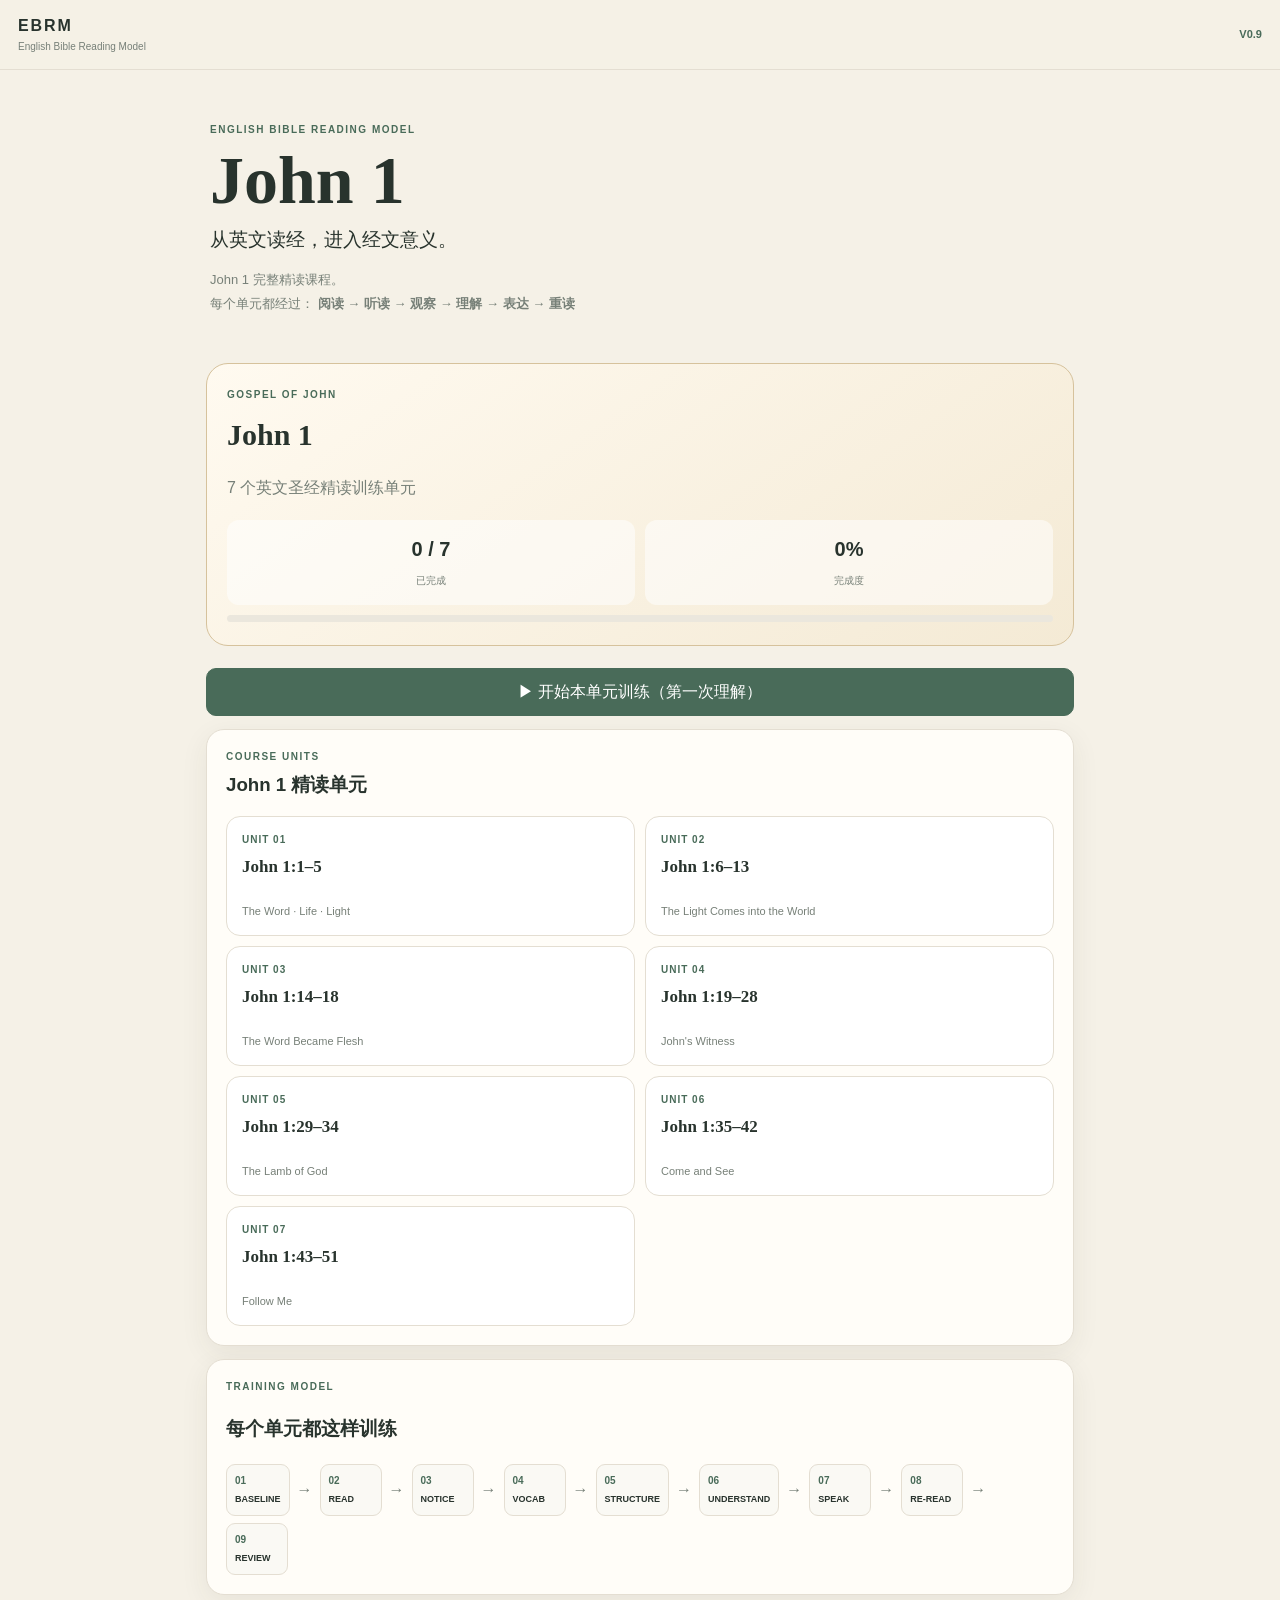
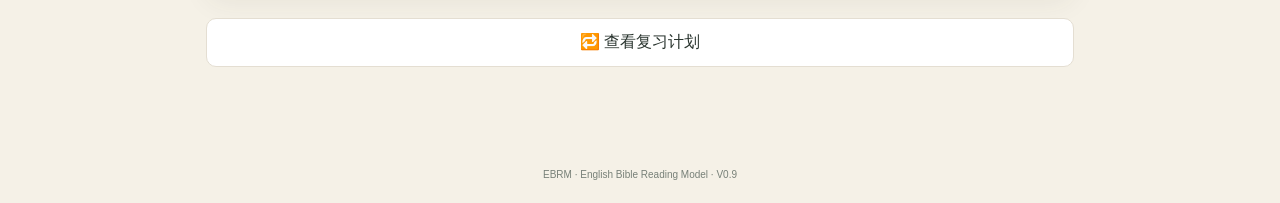
==== john1.html @ efd9df91 "feat: deploy EBRM V1.0 system shell and preserve John 1 course" ====
<!DOCTYPE html>
<html lang="zh-CN">

<head>

  <meta charset="UTF-8">

  <meta
    name="viewport"
    content="width=device-width, initial-scale=1.0, viewport-fit=cover"
  >

  <meta
    name="theme-color"
    content="#f5f1e7"
  >

  <title>
    EBRM V0.9｜John 1 完整课程
  </title>

  <link
    rel="stylesheet"
    href="style.css?v=090"
  >

</head>


<body>


<header class="topbar">

  <div>

    <div class="brand">
      EBRM
    </div>

    <div class="subtitle">
      English Bible Reading Model
    </div>

  </div>

  <div class="version">
    V0.9
  </div>

</header>



<main class="app">


<!-- =====================================================
HOME
====================================================== -->

<section
  id="home"
  class="screen active"
>


  <div class="hero">

    <div class="eyebrow">
      ENGLISH BIBLE READING MODEL
    </div>


    <h1>
      John 1
    </h1>


    <p class="hero-subtitle">
      从英文读经，进入经文意义。
    </p>


    <p class="hero-description">

      John 1 完整精读课程。

      <br>

      每个单元都经过：

      <strong>
        阅读 → 听读 → 观察 → 理解 → 表达 → 重读
      </strong>

    </p>

  </div>



  <!-- ===================================================
  COURSE CARD
  ==================================================== -->

  <div class="course-card">


    <div class="eyebrow">
      GOSPEL OF JOHN
    </div>


    <h2>
      John 1
    </h2>


    <p class="muted">
      7 个英文圣经精读训练单元
    </p>


    <div class="course-summary">

      <div>

        <strong id="completedCount">
          0 / 7
        </strong>

        <span>
          已完成
        </span>

      </div>


      <div>

        <strong id="coursePercent">
          0%
        </strong>

        <span>
          完成度
        </span>

      </div>

    </div>


    <div class="progress-track">

      <div
        id="progressBar"
        class="progress-fill"
      ></div>

    </div>

  </div>


  <!-- STEP 1 entry: without this button the BASELINE
       screen (id startBaselineBtn) is unreachable. -->

  <button
    id="startBaselineBtn"
    class="primary wide"
    type="button"
  >

    ▶ 开始本单元训练（第一次理解）

  </button>



  <!-- ===================================================
  UNIT LIST
  ==================================================== -->

  <div class="card">

    <div class="section-title">

      <div>

        <div class="eyebrow">
          COURSE UNITS
        </div>

        <h3>
          John 1 精读单元
        </h3>

      </div>

    </div>


    <div
      id="chapterGrid"
      class="chapter-grid"
    ></div>

  </div>



  <!-- ===================================================
  TRAINING MODEL
  ==================================================== -->

  <div class="card">

    <div class="eyebrow">
      TRAINING MODEL
    </div>


    <h3>
      每个单元都这样训练
    </h3>


    <div class="model-flow">


      <div class="model-step">

        <strong>
          01
        </strong>

        <span>
          BASELINE
        </span>

      </div>


      <div class="flow-arrow">
        →
      </div>


      <div class="model-step">

        <strong>
          02
        </strong>

        <span>
          READ
        </span>

      </div>


      <div class="flow-arrow">
        →
      </div>


      <div class="model-step">

        <strong>
          03
        </strong>

        <span>
          NOTICE
        </span>

      </div>


      <div class="flow-arrow">
        →
      </div>


      <div class="model-step">

        <strong>
          04
        </strong>

        <span>
          VOCAB
        </span>

      </div>


      <div class="flow-arrow">
        →
      </div>


      <div class="model-step">

        <strong>
          05
        </strong>

        <span>
          STRUCTURE
        </span>

      </div>


      <div class="flow-arrow">
        →
      </div>


      <div class="model-step">

        <strong>
          06
        </strong>

        <span>
          UNDERSTAND
        </span>

      </div>


      <div class="flow-arrow">
        →
      </div>


      <div class="model-step">

        <strong>
          07
        </strong>

        <span>
          SPEAK
        </span>

      </div>


      <div class="flow-arrow">
        →
      </div>


      <div class="model-step">

        <strong>
          08
        </strong>

        <span>
          RE-READ
        </span>

      </div>


      <div class="flow-arrow">
        →
      </div>


      <div class="model-step">

        <strong>
          09
        </strong>

        <span>
          REVIEW
        </span>

      </div>

    </div>

  </div>



  <!-- ===================================================
  REVIEW ENTRY
  ==================================================== -->

  <button
    id="reviewHomeBtn"
    class="secondary wide"
    type="button"
  >

    🔁 查看复习计划

  </button>


</section>



<!-- =====================================================
BASELINE
====================================================== -->

<section
  id="baseline"
  class="screen"
>


  <div class="screen-head">

    <button
      id="baselineBackBtn"
      class="back"
      type="button"
    >
      ←
    </button>


    <div>

      <div class="eyebrow">
        STEP 1 · BASELINE
      </div>

      <h2>
        第一次理解
      </h2>

    </div>

  </div>


  <div class="card">

    <div class="unit-heading">

      <div class="eyebrow">
        CURRENT UNIT
      </div>


      <h2
        id="baselineReference"
      >
        John 1
      </h2>

    </div>


    <div class="rule-box">

      <strong>
        不查中文
      </strong>

      <p>
        不查词典，只根据英文理解。
      </p>

    </div>


    <div
      id="baselineQuestions"
    ></div>


    <button
      id="submitBaselineBtn"
      class="primary wide"
      type="button"
    >
      提交第一次理解
    </button>


    <div
      id="baselineResult"
      class="hidden"
    ></div>

  </div>


</section>



<!-- =====================================================
READ
====================================================== -->

<section
  id="read"
  class="screen"
>


  <div class="screen-head">

    <button
      id="readBackBtn"
      class="back"
      type="button"
    >
      ←
    </button>


    <div>

      <div class="eyebrow">
        STEP 2 · READ + LISTEN
      </div>

      <h2
        id="readTitle"
      >
        John 1
      </h2>

    </div>

  </div>



  <div class="card">

    <div class="passage-meta">

      <span
        id="readReference"
      >
        John 1
      </span>


      <span class="badge">
        WEB
      </span>

    </div>


    <div
      id="passageText"
      class="passage"
    ></div>

  </div>



  <div
    id="voicePanel"
    class="card"
  ></div>



  <div
    id="audioControls"
    class="card"
  ></div>



  <div class="instruction-card">

    <strong>
      第一次阅读
    </strong>


    <p>

      不急着翻译。

      <br>

      先问：

      <strong>
        What is happening?
      </strong>

    </p>

  </div>



  <button
    id="noticeBtn"
    class="primary wide"
    type="button"
  >
    下一步：Notice →
  </button>

</section>



<!-- =====================================================
NOTICE
====================================================== -->

<section
  id="notice"
  class="screen"
>


  <div class="screen-head">

    <button
      id="noticeBackBtn"
      class="back"
      type="button"
    >
      ←
    </button>


    <div>

      <div class="eyebrow">
        STEP 3 · NOTICE
      </div>

      <h2>
        观察经文
      </h2>

    </div>

  </div>



  <div class="card notice-intro">

    <div class="eyebrow">
      NOTICE BEFORE TRANSLATION
    </div>


    <h3>
      先看见
    </h3>


    <p class="muted">

      找：

      <strong>
        重复 · 对比 · 人物 · 动作 · 关系 · 焦点
      </strong>

    </p>

  </div>



  <div
    id="noticeQuestions"
  ></div>



  <button
    id="vocabularyBtn"
    class="primary wide"
    type="button"
  >
    下一步：核心词汇 →
  </button>

</section>



<!-- =====================================================
VOCABULARY
====================================================== -->

<section
  id="vocabulary"
  class="screen"
>


  <div class="screen-head">

    <button
      id="vocabBackBtn"
      class="back"
      type="button"
    >
      ←
    </button>


    <div>

      <div class="eyebrow">
        STEP 4 · VOCABULARY
      </div>

      <h2>
        核心词汇
      </h2>

    </div>

  </div>



  <div class="card">

    <p class="muted">

      不只是背中文。

      <br>

      把每个词重新放回经文。

    </p>


    <div
      id="vocabularyList"
    ></div>

  </div>



  <button
    id="structureBtn"
    class="primary wide"
    type="button"
  >
    下一步：句子结构 →
  </button>

</section>



<!-- =====================================================
STRUCTURE
====================================================== -->

<section
  id="structure"
  class="screen"
>


  <div class="screen-head">

    <button
      id="structureBackBtn"
      class="back"
      type="button"
    >
      ←
    </button>


    <div>

      <div class="eyebrow">
        STEP 5 · STRUCTURE
      </div>

      <h2>
        句子结构
      </h2>

    </div>

  </div>



  <div class="card">

    <p class="muted">

      不是为了背语法名称。

      <br>

      而是看见英语怎样组织意义。

    </p>


    <div
      id="structureList"
    ></div>

  </div>



  <button
    id="directBtn"
    class="primary wide"
    type="button"
  >
    下一步：直接理解 →
  </button>

</section>



<!-- =====================================================
DIRECT COMPREHENSION
====================================================== -->

<section
  id="direct"
  class="screen"
>


  <div class="screen-head">

    <button
      id="directBackBtn"
      class="back"
      type="button"
    >
      ←
    </button>


    <div>

      <div class="eyebrow">
        STEP 6 · DIRECT COMPREHENSION
      </div>

      <h2>
        直接理解
      </h2>

    </div>

  </div>



  <div class="card direct-rule">

    <div class="eyebrow">
      ENGLISH → MEANING
    </div>


    <h3>
      不先翻译
    </h3>


    <p>

      回到英文经文，

      <br>

      直接判断它在说什么。

    </p>

  </div>



  <div
    id="directQuestions"
  ></div>



  <div
    id="directScore"
    class="score-card"
  >
    尚未回答
  </div>



  <button
    id="speakBtn"
    class="primary wide"
    type="button"
  >
    下一步：英文表达 →
  </button>

</section>



<!-- =====================================================
SPEAK
====================================================== -->

<section
  id="speak"
  class="screen"
>


  <div class="screen-head">

    <button
      id="speakBackBtn"
      class="back"
      type="button"
    >
      ←
    </button>


    <div>

      <div class="eyebrow">
        STEP 7 · SPEAK
      </div>

      <h2>
        英文表达
      </h2>

    </div>

  </div>



  <div class="card">

    <div class="eyebrow">
      TASK A · IMITATE
    </div>


    <h3>
      模仿
    </h3>


    <p class="muted">
      听一句，然后自己重复。
    </p>


    <div
      id="imitationList"
    ></div>

  </div>



  <div class="card">

    <div class="eyebrow">
      TASK B · SUBSTITUTE
    </div>


    <h3>
      替换
    </h3>


    <p class="muted">
      保持句型，只替换核心内容。
    </p>


    <div class="substitute-box">

      <div class="model-sentence">
        The light shines in the darkness.
      </div>


      <div class="substitute-examples">


        <button
          type="button"
          data-substitute="The light shines in the world."
        >

          The light shines in the world.

        </button>


        <button
          type="button"
          data-substitute="The light shines in our hearts."
        >

          The light shines in our hearts.

        </button>


        <button
          type="button"
          data-substitute="Life shines in the darkness."
        >

          Life shines in the darkness.

        </button>


      </div>

    </div>


    <div
      id="substituteAudio"
      class="substitute-audio"
    ></div>

  </div>



  <div class="card">

    <div class="eyebrow">
      TASK C · PRODUCE
    </div>


    <h3>
      自己表达
    </h3>


    <p
      id="speakPrompt"
      class="speak-prompt"
    ></p>


    <textarea
      id="speakAnswer"
      rows="6"
      placeholder="Write simple English..."
    ></textarea>


    <div class="speak-buttons">

      <button
        id="checkSpeakBtn"
        class="primary"
        type="button"
      >
        检查表达
      </button>


      <button
        id="listenAnswerBtn"
        type="button"
      >
        🔊 听我的答案
      </button>

    </div>


    <div
      id="speakResult"
      class="hidden"
    ></div>

  </div>



  <button
    id="rereadBtn"
    class="primary wide"
    type="button"
  >
    下一步：重新阅读 →
  </button>

</section>



<!-- =====================================================
REREAD
====================================================== -->

<section
  id="reread"
  class="screen"
>


  <div class="screen-head">

    <button
      id="rereadBackBtn"
      class="back"
      type="button"
    >
      ←
    </button>


    <div>

      <div class="eyebrow">
        STEP 8 · RE-READ
      </div>

      <h2>
        再读一次
      </h2>

    </div>

  </div>



  <div class="card">

    <div class="eyebrow">
      SECOND READING
    </div>


    <h3>
      回到英文
    </h3>


    <p class="muted">

      不再分析。

      <br>

      重新读一次当前单元。

    </p>

  </div>



  <div
    id="rereadPassage"
    class="card passage"
  ></div>



  <div class="card">

    <h3>
      现在的感觉
    </h3>


    <div class="feeling-options">


      <button
        type="button"
        data-feeling="3"
      >
        很直接
      </button>


      <button
        type="button"
        data-feeling="2"
      >
        基本可以
      </button>


      <button
        type="button"
        data-feeling="1"
      >
        仍需要翻译
      </button>


    </div>

  </div>



  <button
    id="finalTestBtn"
    class="primary wide"
    type="button"
  >
    最后理解测试 →
  </button>

</section>



<!-- =====================================================
FINAL TEST
====================================================== -->

<section
  id="finalTest"
  class="screen"
>


  <div class="screen-head">

    <button
      id="finalBackBtn"
      class="back"
      type="button"
    >
      ←
    </button>


    <div>

      <div class="eyebrow">
        STEP 9 · FINAL TEST
      </div>

      <h2>
        第二次理解
      </h2>

    </div>

  </div>



  <div class="card">

    <div class="test-rule">

      <strong>
        最后一次理解检查
      </strong>


      <p>
        不看中文，再根据英文回答。
      </p>

    </div>


    <div
      id="finalQuestions"
    ></div>


    <button
      id="submitFinalBtn"
      class="primary wide"
      type="button"
    >
      查看我的进步
    </button>


    <div
      id="finalResult"
      class="hidden"
    ></div>

  </div>

</section>



<!-- =====================================================
RESULT
====================================================== -->

<section
  id="result"
  class="screen"
>


  <div class="result-hero">

    <div class="result-mark">
      ✓
    </div>


    <div class="eyebrow">
      UNIT COMPLETE
    </div>


    <h1
      id="resultReference"
    >
      John 1
    </h1>


    <p
      id="resultTitle"
    >
      English Bible Reading Model
    </p>

  </div>



  <div class="score-comparison">


    <div class="score-box">

      <span>
        第一次理解
      </span>


      <strong
        id="resultBaseline"
      >
        0%
      </strong>

    </div>


    <div class="arrow">
      →
    </div>


    <div class="score-box">

      <span>
        第二次理解
      </span>


      <strong
        id="resultFinal"
      >
        0%
      </strong>

    </div>

  </div>



  <div
    id="resultImprovement"
    class="improvement-card"
  ></div>



  <div class="card">

    <div class="eyebrow">
      COMPLETED
    </div>


    <h3>
      本单元完成
    </h3>


    <div class="achievement-list">

      <div>
        ✓ BASELINE
      </div>

      <div>
        ✓ READ
      </div>

      <div>
        ✓ LISTEN
      </div>

      <div>
        ✓ NOTICE
      </div>

      <div>
        ✓ VOCABULARY
      </div>

      <div>
        ✓ STRUCTURE
      </div>

      <div>
        ✓ DIRECT COMPREHENSION
      </div>

      <div>
        ✓ SPEAK
      </div>

      <div>
        ✓ RE-READ
      </div>

    </div>

  </div>



  <button
    id="nextUnitBtn"
    class="primary wide"
    type="button"
  >
    下一个单元 →
  </button>


  <button
    id="resultHomeBtn"
    class="wide"
    type="button"
  >
    返回 John 1
  </button>


  <button
    id="resultReviewBtn"
    class="wide"
    type="button"
  >
    查看复习
  </button>

</section>



<!-- =====================================================
REVIEW
====================================================== -->

<section
  id="review"
  class="screen"
>


  <div class="screen-head">

    <button
      id="reviewBackBtn"
      class="back"
      type="button"
    >
      ←
    </button>


    <div>

      <div class="eyebrow">
        REVIEW
      </div>

      <h2>
        间隔复习
      </h2>

    </div>

  </div>



  <div class="card">

    <div class="eyebrow">
      SPACED REVIEW
    </div>


    <h3>
      John 1
    </h3>


    <p class="muted">

      完成单元后：

      <br>

      Day 1 → Day 3 → Day 7

    </p>


    <div
      id="reviewList"
    ></div>

  </div>

</section>


</main>



<footer>

  EBRM · English Bible Reading Model · V0.9

</footer>



<script
  src="app.js?v=090"
  defer
></script>


</body>

</html>
---- style.css ----
* {
  box-sizing: border-box;
}

:root {

  --bg: #f5f1e7;
  --paper: #fffdf8;

  --ink: #28332d;
  --muted: #778078;

  --accent: #496b59;
  --accent-soft: #e6eee7;

  --gold: #9a7740;
  --gold-soft: #f3ead8;

  --danger: #965f55;

  --line: #e4ded2;

  --shadow:
    0 8px 28px rgba(50,50,40,.07);

}

html {
  scroll-behavior: smooth;
}

body {

  margin: 0;

  background: var(--bg);

  color: var(--ink);

  font-family:
    -apple-system,
    BlinkMacSystemFont,
    "Segoe UI",
    "Microsoft YaHei",
    sans-serif;

  line-height: 1.65;

}

button,
textarea,
select {
  font: inherit;
}

button {

  border: 1px solid var(--line);

  border-radius: 10px;

  background: white;

  color: var(--ink);

  padding: 10px 13px;

  cursor: pointer;

  transition: .15s ease;

}

button:hover {

  border-color:
    #b7ad9d;

}

button:active {

  transform:
    scale(.98);

}

.topbar {

  position: sticky;

  top: 0;

  z-index: 50;

  display: flex;

  justify-content: space-between;

  align-items: center;

  padding: 13px 18px;

  background:
    rgba(245,241,231,.96);

  border-bottom:
    1px solid var(--line);

  backdrop-filter:
    blur(10px);

}

.brand {

  font-weight: 800;

  letter-spacing:
    .12em;

}

.subtitle {

  color:
    var(--muted);

  font-size:
    10px;

}

.version {

  color:
    var(--accent);

  font-size:
    11px;

  font-weight:
    800;

}

.app {

  width: 100%;

  max-width: 900px;

  margin: 0 auto;

  padding:
    18px 16px 80px;

}

.screen {
  display: none;
}

.screen.active {
  display: block;
}

.hero {

  padding:
    34px 4px 22px;

}

.eyebrow {

  color:
    var(--accent);

  font-size:
    10px;

  font-weight:
    800;

  letter-spacing:
    .15em;

}

.hero h1 {

  margin:
    8px 0;

  font-family:
    Georgia,
    "Times New Roman",
    serif;

  font-size:
    clamp(40px, 10vw, 68px);

  line-height:
    1.02;

}

.hero-subtitle {

  margin:
    0 0 13px;

  font-family:
    Georgia,
    serif;

  font-size:
    19px;

}

.hero-description {

  max-width:
    650px;

  color:
    var(--muted);

  font-size:
    13px;

  line-height:
    1.85;

}

.card {

  margin:
    13px 0;

  padding:
    19px;

  background:
    var(--paper);

  border:
    1px solid var(--line);

  border-radius:
    18px;

  box-shadow:
    var(--shadow);

}

.course-card {

  margin:
    12px 0;

  padding:
    23px 20px;

  background:
    linear-gradient(
      145deg,
      #fffaf0,
      #f4ead5
    );

  border:
    1px solid #d6c29c;

  border-radius:
    22px;

}

.course-card h2 {

  margin:
    6px 0 2px;

  font-family:
    Georgia,
    serif;

  font-size:
    30px;

}

.course-summary {

  display:
    grid;

  grid-template-columns:
    1fr 1fr;

  gap:
    10px;

  margin:
    18px 0 10px;

}

.course-summary div {

  padding:
    13px;

  background:
    rgba(255,255,255,.55);

  border-radius:
    12px;

  text-align:
    center;

}

.course-summary strong {

  display:
    block;

  font-size:
    20px;

}

.course-summary span {

  color:
    var(--muted);

  font-size:
    10px;

}

.progress-track {

  height:
    7px;

  margin-top:
    8px;

  background:
    #ebe7dd;

  border-radius:
    20px;

  overflow:
    hidden;

}

.progress-fill {

  width:
    0;

  height:
    100%;

  background:
    var(--accent);

  transition:
    width .3s ease;

}

.section-title {

  display:
    flex;

  justify-content:
    space-between;

  align-items:
    center;

}

.section-title h3 {

  margin:
    4px 0 0;

}

.chapter-grid {

  display:
    grid;

  grid-template-columns:
    repeat(2, minmax(0, 1fr));

  gap:
    10px;

  margin-top:
    15px;

}

.unit-button {

  display:
    flex;

  flex-direction:
    column;

  align-items:
    flex-start;

  min-height:
    120px;

  padding:
    15px;

  text-align:
    left;

  background:
    white;

  border:
    1px solid var(--line);

  border-radius:
    14px;

}

.unit-button strong {

  color:
    var(--accent);

  font-size:
    10px;

  letter-spacing:
    .1em;

}

.unit-button span {

  margin-top:
    5px;

  font-family:
    Georgia,
    serif;

  font-size:
    17px;

  font-weight:
    700;

}

.unit-button small {

  margin-top:
    auto;

  color:
    var(--muted);

  font-size:
    11px;

  line-height:
    1.5;

}

.unit-button.done {

  background:
    var(--accent-soft);

  border-color:
    #b7cbbd;

}

.model-flow {

  display:
    flex;

  flex-wrap:
    wrap;

  align-items:
    center;

  gap:
    7px;

  margin-top:
    13px;

}

.model-step {

  display:
    flex;

  flex-direction:
    column;

  min-width:
    62px;

  padding:
    8px;

  background:
    #faf9f4;

  border:
    1px solid var(--line);

  border-radius:
    9px;

}

.model-step strong {

  color:
    var(--accent);

  font-size:
    10px;

}

.model-step span {

  margin-top:
    3px;

  font-size:
    9px;

  font-weight:
    700;

}

.flow-arrow {

  color:
    var(--muted);

}

.screen-head {

  display:
    flex;

  align-items:
    center;

  gap:
    12px;

  margin:
    8px 0 17px;

}

.screen-head h2 {

  margin:
    3px 0 0;

  font-size:
    24px;

}

.back {

  width:
    40px;

  height:
    40px;

  border-radius:
    50%;

}

.unit-heading h2 {

  margin:
    3px 0 14px;

  font-family:
    Georgia,
    serif;

}

.rule-box {

  padding:
    14px;

  background:
    #faf8f1;

  border-radius:
    12px;

  margin-bottom:
    15px;

}

.passage-meta {

  display:
    flex;

  justify-content:
    space-between;

  align-items:
    center;

  margin-bottom:
    12px;

  color:
    var(--muted);

  font-size:
    12px;

}

.badge {

  padding:
    4px 8px;

  border-radius:
    20px;

  background:
    var(--accent-soft);

  color:
    var(--accent);

  font-size:
    10px;

  font-weight:
    800;

}

.passage {

  font-family:
    Georgia,
    "Times New Roman",
    serif;

  font-size:
    20px;

  line-height:
    1.95;

}

.verse {

  display:
    block;

  padding:
    9px 7px;

  border-radius:
    10px;

  cursor:
    pointer;

}

.verse:hover {

  background:
    #f3efe5;

}

.verse-speaking {

  background:
    var(--gold-soft);

  box-shadow:
    inset 4px 0 0 var(--gold);

}

.verse sup {

  margin-right:
    6px;

  color:
    var(--accent);

  font-family:
    system-ui,
    sans-serif;

  font-size:
    10px;

  font-weight:
    800;

}

.audio-controls {

  display:
    flex;

  flex-wrap:
    wrap;

  gap:
    8px;

}

.audio-controls button {

  min-height:
    42px;

}

.instruction-card {

  margin:
    13px 0;

  padding:
    16px;

  border:
    1px solid var(--line);

  border-left:
    4px solid var(--accent);

  border-radius:
    12px;

  background:
    #fbfaf5;

}

.instruction-card p {

  margin:
    7px 0 0;

  color:
    var(--muted);

  font-size:
    12px;

}

.primary {

  background:
    var(--accent) !important;

  color:
    white !important;

  border-color:
    var(--accent) !important;

}

.secondary {

  background:
    white !important;

}

.wide {

  width:
    100%;

  margin-top:
    10px;

}

.hidden {

  display:
    none !important;

}

.muted {

  color:
    var(--muted);

}

.notice-intro {

  background:
    #faf8f1;

}

.notice-question {

  margin:
    12px 0;

  padding:
    16px;

  background:
    white;

  border:
    1px solid var(--line);

  border-radius:
    15px;

}

.notice-question-title {

  margin-bottom:
    10px;

  font-weight:
    700;

}

.option {

  display:
    block;

  width:
    100%;

  margin:
    7px 0;

  padding:
    11px;

  text-align:
    left;

}

.option.selected {

  background:
    var(--accent-soft);

  border-color:
    var(--accent);

}

.option.correct {

  background:
    #e7efe8;

  border-color:
    var(--accent);

}

.option.wrong {

  background:
    #f6e9e6;

  border-color:
    var(--danger);

}

.vocab-item {

  padding:
    15px 0;

  border-top:
    1px solid var(--line);

}

.vocab-item:first-child {

  border-top:
    0;

}

.vocab-top {

  display:
    flex;

  justify-content:
    space-between;

  align-items:
    center;

}

.term {

  font-family:
    Georgia,
    serif;

  font-size:
    21px;

  font-weight:
    700;

}

.vocab-meaning {

  margin-top:
    4px;

}

.vocab-en {

  margin-top:
    3px;

  color:
    var(--muted);

  font-size:
    11px;

}

.mini {

  padding:
    6px 9px;

  font-size:
    12px;

}

.structure-item {

  padding:
    16px 0;

  border-top:
    1px solid var(--line);

}

.structure-item:first-child {

  border-top:
    0;

}

.structure-pattern {

  font-family:
    Georgia,
    serif;

  font-size:
    19px;

  font-weight:
    700;

}

.structure-explanation {

  margin-top:
    7px;

  color:
    var(--muted);

  font-size:
    12px;

}

.direct-rule {

  background:
    #f4f8f4;

}

.score-card {

  margin:
    13px 0;

  padding:
    16px;

  text-align:
    center;

  background:
    #faf9f4;

  border:
    1px solid var(--line);

  border-radius:
    16px;

  font-weight:
    700;

}

.substitute-box {

  padding:
    15px;

  background:
    #faf8f1;

  border-radius:
    12px;

}

.model-sentence {

  font-family:
    Georgia,
    serif;

  font-size:
    18px;

  font-weight:
    700;

}

.substitute-examples {

  display:
    grid;

  gap:
    7px;

  margin-top:
    12px;

}

.substitute-examples button {

  text-align:
    left;

}

.substitute-audio {

  margin-top:
    8px;

  color:
    var(--muted);

  font-size:
    11px;

}

.speak-prompt {

  font-weight:
    700;

  line-height:
    1.8;

}

textarea {

  width:
    100%;

  min-height:
    150px;

  margin-top:
    10px;

  padding:
    13px;

  border:
    1px solid var(--line);

  border-radius:
    12px;

  background:
    white;

  outline:
    none;

  resize:
    vertical;

}

textarea:focus {

  border-color:
    var(--accent);

}

.speak-buttons {

  display:
    flex;

  flex-wrap:
    wrap;

  gap:
    8px;

  margin-top:
    8px;

}

.speak-buttons button {

  flex:
    1;

}

.imitation-item {

  padding:
    13px 0;

  border-top:
    1px solid var(--line);

}

.imitation-item:first-child {

  border-top:
    0;

}

.imitation-sentence {

  font-family:
    Georgia,
    serif;

  font-size:
    17px;

  line-height:
    1.8;

}

.feeling-options {

  display:
    grid;

  grid-template-columns:
    repeat(3,1fr);

  gap:
    8px;

}

.feeling-options button.selected {

  background:
    var(--accent);

  color:
    white;

}

.success {

  margin-top:
    12px;

  padding:
    12px;

  background:
    var(--accent-soft);

  color:
    var(--accent);

  border-radius:
    10px;

  font-size:
    13px;

}

.result-hero {

  padding:
    42px 10px 25px;

  text-align:
    center;

}

.result-mark {

  width:
    70px;

  height:
    70px;

  margin:
    0 auto 18px;

  display:
    grid;

  place-items:
    center;

  border-radius:
    50%;

  background:
    var(--accent-soft);

  color:
    var(--accent);

  font-size:
    34px;

  font-weight:
    800;

}

.result-hero h1 {

  margin:
    8px 0;

  font-family:
    Georgia,
    serif;

}

.result-hero p {

  color:
    var(--muted);

}

.score-comparison {

  display:
    grid;

  grid-template-columns:
    1fr 30px 1fr;

  align-items:
    center;

  gap:
    8px;

}

.score-box {

  padding:
    18px 8px;

  text-align:
    center;

  background:
    white;

  border:
    1px solid var(--line);

  border-radius:
    15px;

}

.score-box span {

  display:
    block;

  color:
    var(--muted);

  font-size:
    11px;

}

.score-box strong {

  display:
    block;

  margin-top:
    4px;

  font-size:
    28px;

}

.arrow {

  text-align:
    center;

  color:
    var(--accent);

  font-size:
    22px;

}

.improvement-card {

  margin:
    13px 0;

  padding:
    18px;

  background:
    var(--accent-soft);

  border-radius:
    16px;

  text-align:
    center;

}

.improvement-card div {

  margin-top:
    6px;

  color:
    var(--muted);

  font-size:
    12px;

}

.achievement-list {

  display:
    grid;

  gap:
    8px;

  color:
    var(--muted);

  font-size:
    13px;

}

.review-row {

  display:
    flex;

  justify-content:
    space-between;

  align-items:
    center;

  gap:
    12px;

  padding:
    13px 0;

  border-top:
    1px solid var(--line);

}

.review-row:first-child {

  border-top:
    0;

}

.review-row span {

  color:
    var(--muted);

  font-size:
    12px;

}

footer {

  padding:
    20px;

  text-align:
    center;

  color:
    var(--muted);

  font-size:
    10px;

}

@media (max-width: 620px) {

  .chapter-grid {

    grid-template-columns:
      1fr;

  }

  .feeling-options {

    grid-template-columns:
      1fr;

  }

  .score-comparison {

    grid-template-columns:
      1fr;

  }

  .arrow {

    transform:
      rotate(90deg);

  }

  .model-flow {

    display:
      grid;

    grid-template-columns:
      1fr 1fr;

  }

  .flow-arrow {

    display:
      none;

  }

}


/* =========================================================
   AUDIO CONTROLS  (READ screen listen panel)
========================================================= */

.audio-status {

  margin-top:
    8px;

  font-size:
    13px;

  color:
    var(--muted, #8a8577);

}

.audio-buttons {

  display:
    grid;

  grid-template-columns:
    repeat(4, 1fr);

  gap:
    8px;

  margin-top:
    10px;

}

.audio-buttons button {

  width:
    100%;

  font-size:
    13px;

  padding:
    9px 6px;

}

@media (max-width: 620px) {

  .audio-buttons {

    grid-template-columns:
      repeat(2, 1fr);

  }

}
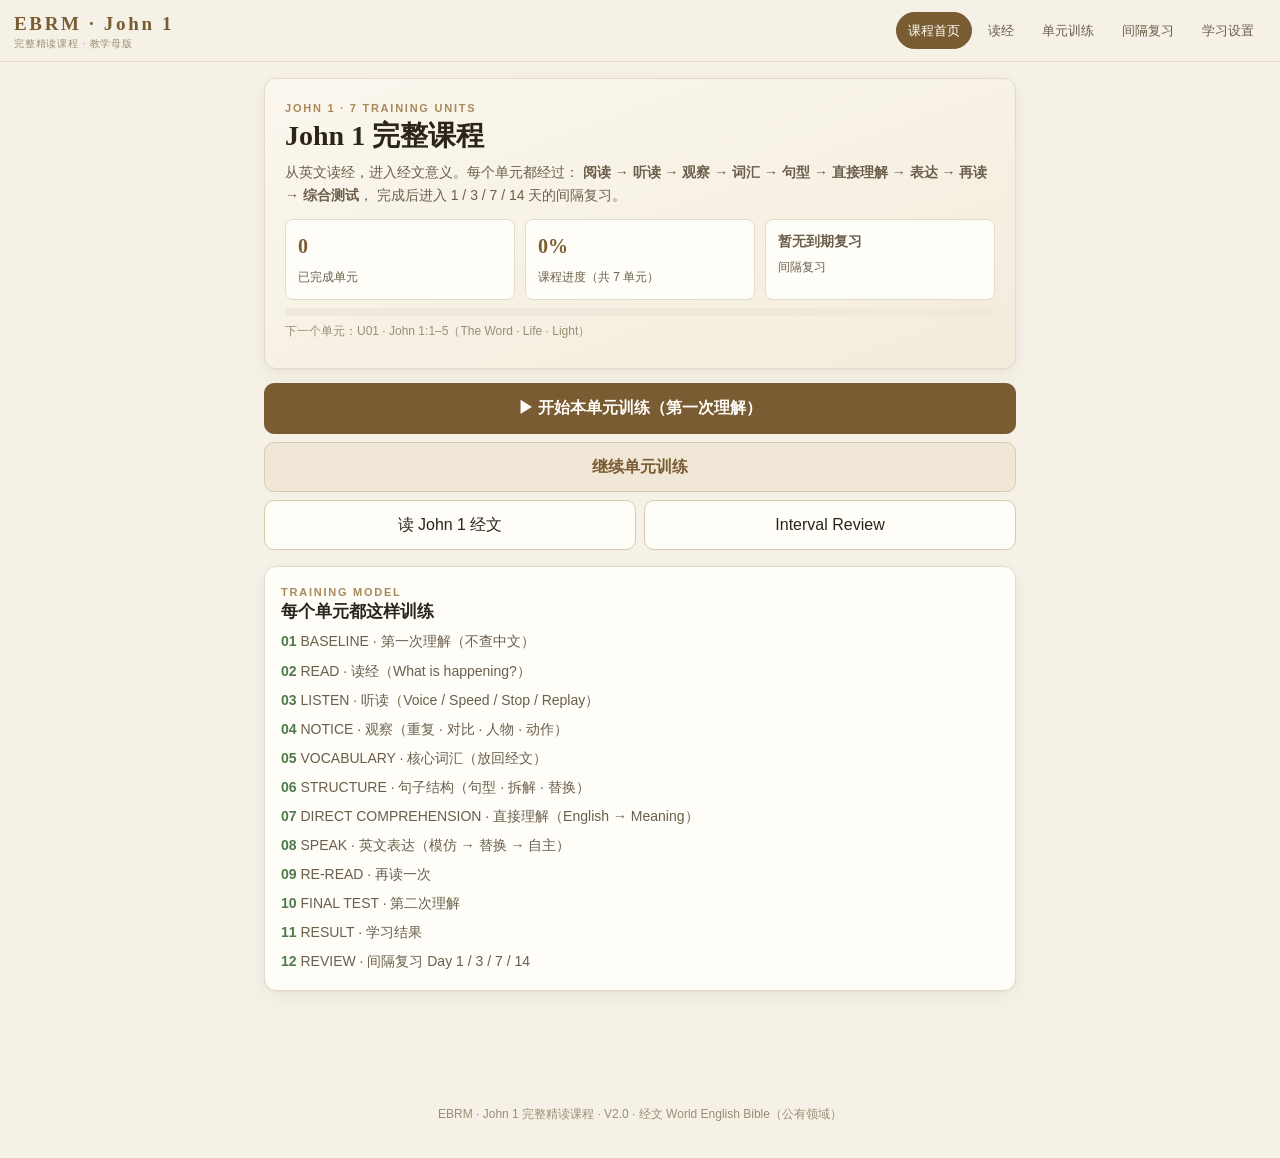
==== commit 8874069b: "feat: EBRM 2.0 Learning Engine - JOHN1 teaching model across 27 books / 260 chapters Architecture: c" ====
--- a/john1.html
+++ b/john1.html
@@ -2,1597 +2,202 @@
 <html lang="zh-CN">
 
 <head>
-
   <meta charset="UTF-8">
-
-  <meta
-    name="viewport"
-    content="width=device-width, initial-scale=1.0, viewport-fit=cover"
-  >
-
-  <meta
-    name="theme-color"
-    content="#f5f1e7"
-  >
-
-  <title>
-    EBRM V0.9｜John 1 完整课程
-  </title>
-
-  <link
-    rel="stylesheet"
-    href="style.css?v=090"
-  >
-
+  <meta name="viewport" content="width=device-width, initial-scale=1.0, viewport-fit=cover">
+  <meta name="theme-color" content="#f5f1e7">
+  <meta name="description" content="EBRM｜John 1 完整精读课程：阅读 → 听读 → 观察 → 词汇 → 句型 → 直接理解 → 表达 → 再读 → 综合测试 → 结果 → 间隔复习。">
+  <title>EBRM｜John 1 完整精读课程</title>
+
+  <link rel="icon" href="data:image/svg+xml,%3Csvg xmlns='http://www.w3.org/2000/svg' viewBox='0 0 32 32'%3E%3Crect width='32' height='32' rx='7' fill='%23f5f1e7'/%3E%3Ctext x='16' y='22' font-family='Georgia' font-size='15' text-anchor='middle' fill='%237a5c33'%3EE%3C/text%3E%3C/svg%3E">
+  <link rel="stylesheet" href="ebrm2.css">
 </head>
 
-
-<body>
-
+<body data-ebrm-page="john1">
 
 <header class="topbar">
-
-  <div>
-
-    <div class="brand">
-      EBRM
-    </div>
-
-    <div class="subtitle">
-      English Bible Reading Model
-    </div>
-
+  <div class="brand">
+    EBRM · John 1
+    <small>完整精读课程 · 教学母版</small>
   </div>
-
-  <div class="version">
-    V0.9
-  </div>
-
+  <nav class="topnav">
+    <button data-act="home" class="active">课程首页</button>
+    <button data-act="reader">读经</button>
+    <button data-act="learn">单元训练</button>
+    <button data-act="review">间隔复习<span id="navDueBadge" class="badge warn hidden"></span></button>
+    <button data-act="settings">学习设置</button>
+  </nav>
 </header>
 
-
-
 <main class="app">
 
-
-<!-- =====================================================
-HOME
-====================================================== -->
-
-<section
-  id="home"
-  class="screen active"
->
-
-
-  <div class="hero">
-
-    <div class="eyebrow">
-      ENGLISH BIBLE READING MODEL
-    </div>
-
-
-    <h1>
-      John 1
-    </h1>
-
-
-    <p class="hero-subtitle">
-      从英文读经，进入经文意义。
-    </p>
-
-
-    <p class="hero-description">
-
-      John 1 完整精读课程。
-
-      <br>
-
-      每个单元都经过：
-
-      <strong>
-        阅读 → 听读 → 观察 → 理解 → 表达 → 重读
-      </strong>
-
-    </p>
-
-  </div>
-
-
-
-  <!-- ===================================================
-  COURSE CARD
-  ==================================================== -->
-
-  <div class="course-card">
-
-
-    <div class="eyebrow">
-      GOSPEL OF JOHN
-    </div>
-
-
-    <h2>
-      John 1
-    </h2>
-
-
-    <p class="muted">
-      7 个英文圣经精读训练单元
-    </p>
-
-
-    <div class="course-summary">
-
-      <div>
-
-        <strong id="completedCount">
-          0 / 7
-        </strong>
-
-        <span>
-          已完成
-        </span>
-
-      </div>
-
-
-      <div>
-
-        <strong id="coursePercent">
-          0%
-        </strong>
-
-        <span>
-          完成度
-        </span>
-
-      </div>
-
-    </div>
-
-
-    <div class="progress-track">
-
-      <div
-        id="progressBar"
-        class="progress-fill"
-      ></div>
-
-    </div>
-
-  </div>
-
-
-  <!-- STEP 1 entry: without this button the BASELINE
-       screen (id startBaselineBtn) is unreachable. -->
-
-  <button
-    id="startBaselineBtn"
-    class="primary wide"
-    type="button"
-  >
-
-    ▶ 开始本单元训练（第一次理解）
-
-  </button>
-
-
-
-  <!-- ===================================================
-  UNIT LIST
-  ==================================================== -->
-
-  <div class="card">
-
-    <div class="section-title">
-
-      <div>
-
-        <div class="eyebrow">
-          COURSE UNITS
-        </div>
-
-        <h3>
-          John 1 精读单元
-        </h3>
-
-      </div>
-
-    </div>
-
-
-    <div
-      id="chapterGrid"
-      class="chapter-grid"
-    ></div>
-
-  </div>
-
-
-
-  <!-- ===================================================
-  TRAINING MODEL
-  ==================================================== -->
-
-  <div class="card">
-
-    <div class="eyebrow">
-      TRAINING MODEL
-    </div>
-
-
-    <h3>
-      每个单元都这样训练
-    </h3>
-
-
-    <div class="model-flow">
-
-
-      <div class="model-step">
-
-        <strong>
-          01
-        </strong>
-
-        <span>
-          BASELINE
-        </span>
-
-      </div>
-
-
-      <div class="flow-arrow">
-        →
-      </div>
-
-
-      <div class="model-step">
-
-        <strong>
-          02
-        </strong>
-
-        <span>
-          READ
-        </span>
-
-      </div>
-
-
-      <div class="flow-arrow">
-        →
-      </div>
-
-
-      <div class="model-step">
-
-        <strong>
-          03
-        </strong>
-
-        <span>
-          NOTICE
-        </span>
-
-      </div>
-
-
-      <div class="flow-arrow">
-        →
-      </div>
-
-
-      <div class="model-step">
-
-        <strong>
-          04
-        </strong>
-
-        <span>
-          VOCAB
-        </span>
-
-      </div>
-
-
-      <div class="flow-arrow">
-        →
-      </div>
-
-
-      <div class="model-step">
-
-        <strong>
-          05
-        </strong>
-
-        <span>
-          STRUCTURE
-        </span>
-
-      </div>
-
-
-      <div class="flow-arrow">
-        →
-      </div>
-
-
-      <div class="model-step">
-
-        <strong>
-          06
-        </strong>
-
-        <span>
-          UNDERSTAND
-        </span>
-
-      </div>
-
-
-      <div class="flow-arrow">
-        →
-      </div>
-
-
-      <div class="model-step">
-
-        <strong>
-          07
-        </strong>
-
-        <span>
-          SPEAK
-        </span>
-
-      </div>
-
-
-      <div class="flow-arrow">
-        →
-      </div>
-
-
-      <div class="model-step">
-
-        <strong>
-          08
-        </strong>
-
-        <span>
-          RE-READ
-        </span>
-
-      </div>
-
-
-      <div class="flow-arrow">
-        →
-      </div>
-
-
-      <div class="model-step">
-
-        <strong>
-          09
-        </strong>
-
-        <span>
-          REVIEW
-        </span>
-
-      </div>
-
-    </div>
-
-  </div>
-
-
-
-  <!-- ===================================================
-  REVIEW ENTRY
-  ==================================================== -->
-
-  <button
-    id="reviewHomeBtn"
-    class="secondary wide"
-    type="button"
-  >
-
-    🔁 查看复习计划
-
-  </button>
-
-
-</section>
-
-
-
-<!-- =====================================================
-BASELINE
-====================================================== -->
-
-<section
-  id="baseline"
-  class="screen"
->
-
-
-  <div class="screen-head">
-
-    <button
-      id="baselineBackBtn"
-      class="back"
-      type="button"
-    >
-      ←
-    </button>
-
-
-    <div>
-
-      <div class="eyebrow">
-        STEP 1 · BASELINE
-      </div>
-
-      <h2>
-        第一次理解
-      </h2>
-
-    </div>
-
-  </div>
-
-
-  <div class="card">
-
-    <div class="unit-heading">
-
-      <div class="eyebrow">
-        CURRENT UNIT
-      </div>
-
-
-      <h2
-        id="baselineReference"
-      >
-        John 1
-      </h2>
-
-    </div>
-
-
-    <div class="rule-box">
-
-      <strong>
-        不查中文
-      </strong>
-
-      <p>
-        不查词典，只根据英文理解。
+  <!-- ============================ HOME ============================ -->
+  <section id="view-home" class="view active">
+
+    <div class="hero-card">
+      <div class="eyebrow">JOHN 1 · 7 TRAINING UNITS</div>
+      <h1>John 1 完整课程</h1>
+      <p class="muted">
+        从英文读经，进入经文意义。每个单元都经过：
+        <b>阅读 → 听读 → 观察 → 词汇 → 句型 → 直接理解 → 表达 → 再读 → 综合测试</b>，
+        完成后进入 1 / 3 / 7 / 14 天的间隔复习。
       </p>
-
-    </div>
-
-
-    <div
-      id="baselineQuestions"
-    ></div>
-
-
-    <button
-      id="submitBaselineBtn"
-      class="primary wide"
-      type="button"
-    >
-      提交第一次理解
-    </button>
-
-
-    <div
-      id="baselineResult"
-      class="hidden"
-    ></div>
-
-  </div>
-
-
-</section>
-
-
-
-<!-- =====================================================
-READ
-====================================================== -->
-
-<section
-  id="read"
-  class="screen"
->
-
-
-  <div class="screen-head">
-
-    <button
-      id="readBackBtn"
-      class="back"
-      type="button"
-    >
-      ←
-    </button>
-
-
-    <div>
-
-      <div class="eyebrow">
-        STEP 2 · READ + LISTEN
-      </div>
-
-      <h2
-        id="readTitle"
-      >
-        John 1
-      </h2>
-
-    </div>
-
-  </div>
-
-
-
-  <div class="card">
-
-    <div class="passage-meta">
-
-      <span
-        id="readReference"
-      >
-        John 1
-      </span>
-
-
-      <span class="badge">
-        WEB
-      </span>
-
-    </div>
-
-
-    <div
-      id="passageText"
-      class="passage"
-    ></div>
-
-  </div>
-
-
-
-  <div
-    id="voicePanel"
-    class="card"
-  ></div>
-
-
-
-  <div
-    id="audioControls"
-    class="card"
-  ></div>
-
-
-
-  <div class="instruction-card">
-
-    <strong>
-      第一次阅读
-    </strong>
-
-
-    <p>
-
-      不急着翻译。
-
-      <br>
-
-      先问：
-
-      <strong>
-        What is happening?
-      </strong>
-
-    </p>
-
-  </div>
-
-
-
-  <button
-    id="noticeBtn"
-    class="primary wide"
-    type="button"
-  >
-    下一步：Notice →
-  </button>
-
-</section>
-
-
-
-<!-- =====================================================
-NOTICE
-====================================================== -->
-
-<section
-  id="notice"
-  class="screen"
->
-
-
-  <div class="screen-head">
-
-    <button
-      id="noticeBackBtn"
-      class="back"
-      type="button"
-    >
-      ←
-    </button>
-
-
-    <div>
-
-      <div class="eyebrow">
-        STEP 3 · NOTICE
-      </div>
-
-      <h2>
-        观察经文
-      </h2>
-
-    </div>
-
-  </div>
-
-
-
-  <div class="card notice-intro">
-
-    <div class="eyebrow">
-      NOTICE BEFORE TRANSLATION
-    </div>
-
-
-    <h3>
-      先看见
-    </h3>
-
-
-    <p class="muted">
-
-      找：
-
-      <strong>
-        重复 · 对比 · 人物 · 动作 · 关系 · 焦点
-      </strong>
-
-    </p>
-
-  </div>
-
-
-
-  <div
-    id="noticeQuestions"
-  ></div>
-
-
-
-  <button
-    id="vocabularyBtn"
-    class="primary wide"
-    type="button"
-  >
-    下一步：核心词汇 →
-  </button>
-
-</section>
-
-
-
-<!-- =====================================================
-VOCABULARY
-====================================================== -->
-
-<section
-  id="vocabulary"
-  class="screen"
->
-
-
-  <div class="screen-head">
-
-    <button
-      id="vocabBackBtn"
-      class="back"
-      type="button"
-    >
-      ←
-    </button>
-
-
-    <div>
-
-      <div class="eyebrow">
-        STEP 4 · VOCABULARY
-      </div>
-
-      <h2>
-        核心词汇
-      </h2>
-
-    </div>
-
-  </div>
-
-
-
-  <div class="card">
-
-    <p class="muted">
-
-      不只是背中文。
-
-      <br>
-
-      把每个词重新放回经文。
-
-    </p>
-
-
-    <div
-      id="vocabularyList"
-    ></div>
-
-  </div>
-
-
-
-  <button
-    id="structureBtn"
-    class="primary wide"
-    type="button"
-  >
-    下一步：句子结构 →
-  </button>
-
-</section>
-
-
-
-<!-- =====================================================
-STRUCTURE
-====================================================== -->
-
-<section
-  id="structure"
-  class="screen"
->
-
-
-  <div class="screen-head">
-
-    <button
-      id="structureBackBtn"
-      class="back"
-      type="button"
-    >
-      ←
-    </button>
-
-
-    <div>
-
-      <div class="eyebrow">
-        STEP 5 · STRUCTURE
-      </div>
-
-      <h2>
-        句子结构
-      </h2>
-
-    </div>
-
-  </div>
-
-
-
-  <div class="card">
-
-    <p class="muted">
-
-      不是为了背语法名称。
-
-      <br>
-
-      而是看见英语怎样组织意义。
-
-    </p>
-
-
-    <div
-      id="structureList"
-    ></div>
-
-  </div>
-
-
-
-  <button
-    id="directBtn"
-    class="primary wide"
-    type="button"
-  >
-    下一步：直接理解 →
-  </button>
-
-</section>
-
-
-
-<!-- =====================================================
-DIRECT COMPREHENSION
-====================================================== -->
-
-<section
-  id="direct"
-  class="screen"
->
-
-
-  <div class="screen-head">
-
-    <button
-      id="directBackBtn"
-      class="back"
-      type="button"
-    >
-      ←
-    </button>
-
-
-    <div>
-
-      <div class="eyebrow">
-        STEP 6 · DIRECT COMPREHENSION
-      </div>
-
-      <h2>
-        直接理解
-      </h2>
-
-    </div>
-
-  </div>
-
-
-
-  <div class="card direct-rule">
-
-    <div class="eyebrow">
-      ENGLISH → MEANING
-    </div>
-
-
-    <h3>
-      不先翻译
-    </h3>
-
-
-    <p>
-
-      回到英文经文，
-
-      <br>
-
-      直接判断它在说什么。
-
-    </p>
-
-  </div>
-
-
-
-  <div
-    id="directQuestions"
-  ></div>
-
-
-
-  <div
-    id="directScore"
-    class="score-card"
-  >
-    尚未回答
-  </div>
-
-
-
-  <button
-    id="speakBtn"
-    class="primary wide"
-    type="button"
-  >
-    下一步：英文表达 →
-  </button>
-
-</section>
-
-
-
-<!-- =====================================================
-SPEAK
-====================================================== -->
-
-<section
-  id="speak"
-  class="screen"
->
-
-
-  <div class="screen-head">
-
-    <button
-      id="speakBackBtn"
-      class="back"
-      type="button"
-    >
-      ←
-    </button>
-
-
-    <div>
-
-      <div class="eyebrow">
-        STEP 7 · SPEAK
-      </div>
-
-      <h2>
-        英文表达
-      </h2>
-
-    </div>
-
-  </div>
-
-
-
-  <div class="card">
-
-    <div class="eyebrow">
-      TASK A · IMITATE
-    </div>
-
-
-    <h3>
-      模仿
-    </h3>
-
-
-    <p class="muted">
-      听一句，然后自己重复。
-    </p>
-
-
-    <div
-      id="imitationList"
-    ></div>
-
-  </div>
-
-
-
-  <div class="card">
-
-    <div class="eyebrow">
-      TASK B · SUBSTITUTE
-    </div>
-
-
-    <h3>
-      替换
-    </h3>
-
-
-    <p class="muted">
-      保持句型，只替换核心内容。
-    </p>
-
-
-    <div class="substitute-box">
-
-      <div class="model-sentence">
-        The light shines in the darkness.
-      </div>
-
-
-      <div class="substitute-examples">
-
-
-        <button
-          type="button"
-          data-substitute="The light shines in the world."
-        >
-
-          The light shines in the world.
-
-        </button>
-
-
-        <button
-          type="button"
-          data-substitute="The light shines in our hearts."
-        >
-
-          The light shines in our hearts.
-
-        </button>
-
-
-        <button
-          type="button"
-          data-substitute="Life shines in the darkness."
-        >
-
-          Life shines in the darkness.
-
-        </button>
-
-
-      </div>
-
-    </div>
-
-
-    <div
-      id="substituteAudio"
-      class="substitute-audio"
-    ></div>
-
-  </div>
-
-
-
-  <div class="card">
-
-    <div class="eyebrow">
-      TASK C · PRODUCE
-    </div>
-
-
-    <h3>
-      自己表达
-    </h3>
-
-
-    <p
-      id="speakPrompt"
-      class="speak-prompt"
-    ></p>
-
-
-    <textarea
-      id="speakAnswer"
-      rows="6"
-      placeholder="Write simple English..."
-    ></textarea>
-
-
-    <div class="speak-buttons">
-
-      <button
-        id="checkSpeakBtn"
-        class="primary"
-        type="button"
-      >
-        检查表达
-      </button>
-
-
-      <button
-        id="listenAnswerBtn"
-        type="button"
-      >
-        🔊 听我的答案
-      </button>
-
-    </div>
-
-
-    <div
-      id="speakResult"
-      class="hidden"
-    ></div>
-
-  </div>
-
-
-
-  <button
-    id="rereadBtn"
-    class="primary wide"
-    type="button"
-  >
-    下一步：重新阅读 →
-  </button>
-
-</section>
-
-
-
-<!-- =====================================================
-REREAD
-====================================================== -->
-
-<section
-  id="reread"
-  class="screen"
->
-
-
-  <div class="screen-head">
-
-    <button
-      id="rereadBackBtn"
-      class="back"
-      type="button"
-    >
-      ←
-    </button>
-
-
-    <div>
-
-      <div class="eyebrow">
-        STEP 8 · RE-READ
-      </div>
-
-      <h2>
-        再读一次
-      </h2>
-
-    </div>
-
-  </div>
-
-
-
-  <div class="card">
-
-    <div class="eyebrow">
-      SECOND READING
-    </div>
-
-
-    <h3>
-      回到英文
-    </h3>
-
-
-    <p class="muted">
-
-      不再分析。
-
-      <br>
-
-      重新读一次当前单元。
-
-    </p>
-
-  </div>
-
-
-
-  <div
-    id="rereadPassage"
-    class="card passage"
-  ></div>
-
-
-
-  <div class="card">
-
-    <h3>
-      现在的感觉
-    </h3>
-
-
-    <div class="feeling-options">
-
-
-      <button
-        type="button"
-        data-feeling="3"
-      >
-        很直接
-      </button>
-
-
-      <button
-        type="button"
-        data-feeling="2"
-      >
-        基本可以
-      </button>
-
-
-      <button
-        type="button"
-        data-feeling="1"
-      >
-        仍需要翻译
-      </button>
-
-
-    </div>
-
-  </div>
-
-
-
-  <button
-    id="finalTestBtn"
-    class="primary wide"
-    type="button"
-  >
-    最后理解测试 →
-  </button>
-
-</section>
-
-
-
-<!-- =====================================================
-FINAL TEST
-====================================================== -->
-
-<section
-  id="finalTest"
-  class="screen"
->
-
-
-  <div class="screen-head">
-
-    <button
-      id="finalBackBtn"
-      class="back"
-      type="button"
-    >
-      ←
-    </button>
-
-
-    <div>
-
-      <div class="eyebrow">
-        STEP 9 · FINAL TEST
-      </div>
-
-      <h2>
-        第二次理解
-      </h2>
-
-    </div>
-
-  </div>
-
-
-
-  <div class="card">
-
-    <div class="test-rule">
-
-      <strong>
-        最后一次理解检查
-      </strong>
-
-
-      <p>
-        不看中文，再根据英文回答。
-      </p>
-
-    </div>
-
-
-    <div
-      id="finalQuestions"
-    ></div>
-
-
-    <button
-      id="submitFinalBtn"
-      class="primary wide"
-      type="button"
-    >
-      查看我的进步
-    </button>
-
-
-    <div
-      id="finalResult"
-      class="hidden"
-    ></div>
-
-  </div>
-
-</section>
-
-
-
-<!-- =====================================================
-RESULT
-====================================================== -->
-
-<section
-  id="result"
-  class="screen"
->
-
-
-  <div class="result-hero">
-
-    <div class="result-mark">
-      ✓
-    </div>
-
-
-    <div class="eyebrow">
-      UNIT COMPLETE
-    </div>
-
-
-    <h1
-      id="resultReference"
-    >
-      John 1
-    </h1>
-
-
-    <p
-      id="resultTitle"
-    >
-      English Bible Reading Model
-    </p>
-
-  </div>
-
-
-
-  <div class="score-comparison">
-
-
-    <div class="score-box">
-
-      <span>
-        第一次理解
-      </span>
-
-
-      <strong
-        id="resultBaseline"
-      >
-        0%
-      </strong>
-
-    </div>
-
-
-    <div class="arrow">
-      →
-    </div>
-
-
-    <div class="score-box">
-
-      <span>
-        第二次理解
-      </span>
-
-
-      <strong
-        id="resultFinal"
-      >
-        0%
-      </strong>
-
-    </div>
-
-  </div>
-
-
-
-  <div
-    id="resultImprovement"
-    class="improvement-card"
-  ></div>
-
-
-
-  <div class="card">
-
-    <div class="eyebrow">
-      COMPLETED
-    </div>
-
-
-    <h3>
-      本单元完成
-    </h3>
-
-
-    <div class="achievement-list">
-
-      <div>
-        ✓ BASELINE
-      </div>
-
-      <div>
-        ✓ READ
-      </div>
-
-      <div>
-        ✓ LISTEN
-      </div>
-
-      <div>
-        ✓ NOTICE
-      </div>
-
-      <div>
-        ✓ VOCABULARY
-      </div>
-
-      <div>
-        ✓ STRUCTURE
-      </div>
-
-      <div>
-        ✓ DIRECT COMPREHENSION
-      </div>
-
-      <div>
-        ✓ SPEAK
-      </div>
-
-      <div>
-        ✓ RE-READ
-      </div>
-
-    </div>
-
-  </div>
-
-
-
-  <button
-    id="nextUnitBtn"
-    class="primary wide"
-    type="button"
-  >
-    下一个单元 →
-  </button>
-
-
-  <button
-    id="resultHomeBtn"
-    class="wide"
-    type="button"
-  >
-    返回 John 1
-  </button>
-
-
-  <button
-    id="resultReviewBtn"
-    class="wide"
-    type="button"
-  >
-    查看复习
-  </button>
-
-</section>
-
-
-
-<!-- =====================================================
-REVIEW
-====================================================== -->
-
-<section
-  id="review"
-  class="screen"
->
-
-
-  <div class="screen-head">
-
-    <button
-      id="reviewBackBtn"
-      class="back"
-      type="button"
-    >
-      ←
-    </button>
-
-
-    <div>
-
-      <div class="eyebrow">
-        REVIEW
-      </div>
-
-      <h2>
-        间隔复习
-      </h2>
-
-    </div>
-
-  </div>
-
-
-
-  <div class="card">
-
-    <div class="eyebrow">
-      SPACED REVIEW
-    </div>
-
-
-    <h3>
-      John 1
-    </h3>
-
-
-    <p class="muted">
-
-      完成单元后：
-
-      <br>
-
-      Day 1 → Day 3 → Day 7
-
-    </p>
-
-
-    <div
-      id="reviewList"
-    ></div>
-
-  </div>
-
-</section>
-
+      <div class="stat-grid">
+        <div class="stat">
+          <strong id="homeDone">0</strong>
+          <span>已完成单元</span>
+        </div>
+        <div class="stat">
+          <strong id="homePercent">0%</strong>
+          <span>课程进度（共 <span id="homeTotal">7</span> 单元）</span>
+        </div>
+        <div class="stat">
+          <strong id="homeDue" style="font-size:14px;font-family:var(--sans);color:var(--ink-2)">暂无到期复习</strong>
+          <span>间隔复习</span>
+        </div>
+      </div>
+      <div class="progress-track"><div id="homeBar" class="progress-fill"></div></div>
+      <p class="tiny" id="homeNextHint">正在读取课程进度…</p>
+    </div>
+
+    <button class="primary wide" data-act="today">▶ 开始本单元训练（第一次理解）</button>
+    <button class="secondary wide" data-act="learn">继续单元训练</button>
+    <div class="row" style="margin-top:8px">
+      <button data-act="reader">读 John 1 经文</button>
+      <button data-act="review">Interval Review</button>
+    </div>
+
+    <div class="card" style="margin-top:16px">
+      <div class="eyebrow">TRAINING MODEL</div>
+      <h3>每个单元都这样训练</h3>
+      <div class="reslist">
+        <div><b>01</b> BASELINE · 第一次理解（不查中文）</div>
+        <div><b>02</b> READ · 读经（What is happening?）</div>
+        <div><b>03</b> LISTEN · 听读（Voice / Speed / Stop / Replay）</div>
+        <div><b>04</b> NOTICE · 观察（重复 · 对比 · 人物 · 动作）</div>
+        <div><b>05</b> VOCABULARY · 核心词汇（放回经文）</div>
+        <div><b>06</b> STRUCTURE · 句子结构（句型 · 拆解 · 替换）</div>
+        <div><b>07</b> DIRECT COMPREHENSION · 直接理解（English → Meaning）</div>
+        <div><b>08</b> SPEAK · 英文表达（模仿 → 替换 → 自主）</div>
+        <div><b>09</b> RE-READ · 再读一次</div>
+        <div><b>10</b> FINAL TEST · 第二次理解</div>
+        <div><b>11</b> RESULT · 学习结果</div>
+        <div><b>12</b> REVIEW · 间隔复习 Day 1 / 3 / 7 / 14</div>
+      </div>
+    </div>
+
+  </section>
+
+  <!-- ============================ READER ============================ -->
+  <section id="view-reader" class="view">
+
+    <div class="card tight">
+      <div class="reader-bar">
+        <div class="grow">
+          <div class="eyebrow">JOHN 1 · WORLD ENGLISH BIBLE</div>
+          <h2 id="readerHeading" style="margin:2px 0 0">John 1</h2>
+          <div class="tiny" id="readerHeadingZh">约翰福音 · 第 1 章（51 节）</div>
+        </div>
+        <div style="display:flex;gap:6px;flex-wrap:wrap">
+          <button class="sm" data-act="font-cycle">字号</button>
+          <button class="sm" data-act="play-chapter">🔊 听读本章</button>
+        </div>
+      </div>
+    </div>
+
+    <div class="card tight">
+      <div class="book-grid" id="bookList"></div>
+      <hr class="sep">
+      <div class="eyebrow">CHAPTERS · 章节</div>
+      <div style="margin:8px 0">
+        <select id="chapterSelect" aria-label="选择章节"></select>
+      </div>
+      <div class="chapter-strip" id="chapterStrip"></div>
+    </div>
+
+    <div class="card">
+      <div class="reader-bar" style="margin-bottom:8px">
+        <div class="grow">
+          <h3 id="chapterTitle" style="margin:0">John 1</h3>
+          <div class="tiny" id="sourceMeta">World English Bible</div>
+        </div>
+        <div style="display:flex;gap:6px;flex-wrap:wrap">
+          <button class="sm" id="prevBtn" data-act="ch-prev">← 上一章</button>
+          <button class="sm" id="nextBtn" data-act="ch-next">下一章 →</button>
+        </div>
+      </div>
+      <div id="chapterStatus"></div>
+      <div class="progress-track"><div id="chapterBar" class="progress-fill"></div></div>
+      <div id="verseArea" style="margin-top:12px">
+        <div class="state-box loading">正在加载经文…</div>
+      </div>
+      <p class="tiny" style="margin-top:10px">提示：点击任意一节可以单独听这一节。</p>
+    </div>
+
+    <div class="card">
+      <div class="eyebrow">MY NOTE</div>
+      <h3>本章笔记</h3>
+      <textarea id="chapterNote" placeholder="写下你读 John 1 的观察与问题…"></textarea>
+      <div class="row" style="margin-top:8px">
+        <button data-act="save-note" id="saveNoteBtn">保存笔记</button>
+        <button data-act="bookmark" id="bookmarkBtn">🔖 书签</button>
+      </div>
+    </div>
+
+    <button class="primary wide" data-act="learn">进入单元训练 →</button>
+
+  </section>
+
+  <!-- ============================ LEARN ============================ -->
+  <section id="view-learn" class="view">
+
+    <div class="learn-head">
+      <button class="back" data-act="home" aria-label="返回课程首页">←</button>
+      <div style="flex:1 1 auto;min-width:0">
+        <div class="eyebrow" id="learnStepLabel">STEP 01 · BASELINE</div>
+        <h2 id="learnTitle" style="margin:2px 0 0">第一次理解</h2>
+      </div>
+    </div>
+
+    <div class="unit-strip" id="unitStrip"></div>
+    <div class="step-rail" id="stepRail"></div>
+    <div class="step-banner" id="stepBanner"></div>
+
+    <div id="learnBody"></div>
+
+  </section>
+
+  <!-- ============================ REVIEW ============================ -->
+  <section id="view-review" class="view">
+    <div class="card tight">
+      <div class="eyebrow">SPACED REVIEW · 间隔复习</div>
+      <h2 style="margin:2px 0 0">Day 1 → Day 3 → Day 7 → Day 14</h2>
+      <p class="muted" style="margin:6px 0 0">完成单元后系统自动安排复习；到期后进入复习，针对薄弱环节重新训练。</p>
+    </div>
+    <div id="reviewList"></div>
+  </section>
+
+  <!-- ============================ SETTINGS ============================ -->
+  <section id="view-settings" class="view">
+    <div id="settingsBody"></div>
+    <input type="file" id="importFile" accept="application/json,.json" class="hidden" data-act="import">
+  </section>
+
+  <div id="fatalBox" class="hidden"></div>
 
 </main>
 
-
-
-<footer>
-
-  EBRM · English Bible Reading Model · V0.9
-
+<footer class="foot">
+  EBRM · John 1 完整精读课程 · V2.0 · 经文 World English Bible（公有领域）
 </footer>
 
-
-
-<script
-  src="app.js?v=090"
-  defer
-></script>
-
+<div id="toast" class="toast"></div>
+
+<script src="ebrm-content.js"></script>
+<script src="ebrm-engine.js"></script>
+<script src="ebrm-app.js"></script>
+<script>
+  window.EBRM.boot({ mode: 'course' });
+</script>
 
 </body>
 
--- a/ebrm2.css
+++ b/ebrm2.css
@@ -0,0 +1,584 @@
+/* =========================================================
+   EBRM 2.0 · UI
+   米白 / 深棕 / 低饱和 / 教学型 / 移动优先
+========================================================= */
+
+:root {
+  --bg: #f5f1e7;
+  --bg-2: #efe9db;
+  --panel: #fffdf8;
+  --panel-2: #faf6ec;
+  --ink: #2b2419;
+  --ink-2: #6b5f4b;
+  --ink-3: #9a8d75;
+  --line: #e3dac7;
+  --line-2: #d6cab2;
+  --accent: #7a5c33;
+  --accent-2: #a8895a;
+  --accent-soft: #f0e7d6;
+  --ok: #4f7a4a;
+  --ok-soft: #e8f0e6;
+  --warn: #a45c3c;
+  --warn-soft: #f7eae3;
+  --radius: 12px;
+  --radius-s: 8px;
+  --shadow: 0 1px 2px rgba(60, 45, 20, .05), 0 6px 20px rgba(60, 45, 20, .05);
+  --serif: Georgia, "Times New Roman", "Songti SC", "Noto Serif CJK SC", serif;
+  --sans: -apple-system, BlinkMacSystemFont, "Segoe UI", "PingFang SC", "Microsoft YaHei", sans-serif;
+}
+
+* { box-sizing: border-box; }
+
+html, body {
+  margin: 0;
+  padding: 0;
+  background: var(--bg);
+  color: var(--ink);
+  font-family: var(--sans);
+  font-size: 16px;
+  line-height: 1.65;
+  -webkit-text-size-adjust: 100%;
+  overflow-x: hidden;
+}
+
+body.compact { font-size: 15px; }
+body.compact .card { padding: 12px; margin-bottom: 10px; }
+
+/* ---------- 顶栏 ---------- */
+.topbar {
+  position: sticky;
+  top: 0;
+  z-index: 40;
+  background: rgba(245, 241, 231, .94);
+  backdrop-filter: blur(8px);
+  border-bottom: 1px solid var(--line);
+  padding: 8px 14px;
+  display: flex;
+  align-items: center;
+  gap: 10px;
+  flex-wrap: wrap;
+}
+.brand {
+  font-family: var(--serif);
+  font-size: 19px;
+  letter-spacing: .14em;
+  color: var(--accent);
+  font-weight: 700;
+}
+.brand small {
+  display: block;
+  font-family: var(--sans);
+  font-size: 10px;
+  letter-spacing: .08em;
+  color: var(--ink-3);
+  font-weight: 400;
+  margin-top: -3px;
+}
+.topnav {
+  margin-left: auto;
+  display: flex;
+  gap: 4px;
+  flex-wrap: wrap;
+}
+.topnav button {
+  font: inherit;
+  font-size: 13px;
+  padding: 7px 11px;
+  border-radius: 999px;
+  border: 1px solid transparent;
+  background: transparent;
+  color: var(--ink-2);
+  cursor: pointer;
+  min-height: 36px;
+}
+.topnav button:hover { background: var(--accent-soft); color: var(--accent); }
+.topnav button.active {
+  background: var(--accent);
+  color: #fffdf8;
+  border-color: var(--accent);
+}
+
+/* ---------- 布局 ---------- */
+.app {
+  max-width: 780px;
+  margin: 0 auto;
+  padding: 16px 14px 80px;
+}
+.view { display: none; }
+.view.active { display: block; animation: fade .18s ease; }
+@keyframes fade { from { opacity: 0; transform: translateY(3px); } to { opacity: 1; transform: none; } }
+
+/* ---------- 通用卡片 / 文本 ---------- */
+.card {
+  background: var(--panel);
+  border: 1px solid var(--line);
+  border-radius: var(--radius);
+  padding: 16px;
+  margin-bottom: 14px;
+  box-shadow: var(--shadow);
+}
+.card.tight { padding: 12px; }
+.card.flush { padding: 0; overflow: hidden; }
+
+.eyebrow {
+  font-size: 11px;
+  letter-spacing: .16em;
+  text-transform: uppercase;
+  color: var(--accent-2);
+  font-weight: 700;
+}
+h1, h2, h3 { font-family: var(--serif); color: var(--ink); margin: 0 0 6px; line-height: 1.35; }
+h1 { font-size: 26px; }
+h2 { font-size: 21px; }
+h3 { font-size: 17px; }
+p { margin: 6px 0; }
+.muted { color: var(--ink-2); font-size: 14px; }
+.tiny { font-size: 12px; color: var(--ink-3); }
+.center { text-align: center; }
+.hidden { display: none !important; }
+hr.sep { border: 0; border-top: 1px solid var(--line); margin: 14px 0; }
+
+/* ---------- 按钮 ---------- */
+button, .btn {
+  font: inherit;
+  cursor: pointer;
+  border-radius: 10px;
+  border: 1px solid var(--line-2);
+  background: var(--panel);
+  color: var(--ink);
+  padding: 11px 15px;
+  min-height: 44px;
+  transition: background .12s, border-color .12s, transform .06s;
+}
+button:hover, .btn:hover { border-color: var(--accent-2); }
+button:active, .btn:active { transform: translateY(1px); }
+button:disabled { opacity: .42; cursor: not-allowed; }
+
+button.primary, .btn.primary {
+  background: var(--accent);
+  color: #fffdf8;
+  border-color: var(--accent);
+  font-weight: 600;
+}
+button.primary:hover { background: #6b4f2b; }
+button.secondary, .btn.secondary {
+  background: var(--accent-soft);
+  border-color: var(--line-2);
+  color: var(--accent);
+  font-weight: 600;
+}
+button.ghost, .btn.ghost { background: transparent; border-color: transparent; color: var(--ink-2); }
+button.wide, .btn.wide { width: 100%; display: block; margin: 8px 0 0; }
+button.sm { min-height: 36px; padding: 6px 10px; font-size: 13px; border-radius: 8px; }
+.row { display: flex; gap: 8px; flex-wrap: wrap; }
+.row > * { flex: 1 1 0; min-width: 0; }
+
+/* ---------- 状态条 / 徽章 ---------- */
+.badge {
+  display: inline-block;
+  font-size: 11px;
+  letter-spacing: .06em;
+  padding: 2px 8px;
+  border-radius: 999px;
+  background: var(--accent-soft);
+  color: var(--accent);
+  border: 1px solid var(--line);
+  vertical-align: middle;
+}
+.badge.ok { background: var(--ok-soft); color: var(--ok); border-color: #cfe0cb; }
+.badge.warn { background: var(--warn-soft); color: var(--warn); border-color: #eddccf; }
+.badge.grey { background: var(--bg-2); color: var(--ink-3); }
+
+.progress-track {
+  height: 8px;
+  border-radius: 999px;
+  background: var(--bg-2);
+  overflow: hidden;
+  margin: 8px 0 2px;
+}
+.progress-fill {
+  height: 100%;
+  width: 0;
+  background: linear-gradient(90deg, var(--accent-2), var(--accent));
+  border-radius: 999px;
+  transition: width .3s ease;
+}
+
+/* ---------- 首页 ---------- */
+.hero-card {
+  background: linear-gradient(160deg, #fbf7ee, #f3ecdd);
+  border: 1px solid var(--line);
+  border-radius: var(--radius);
+  padding: 20px;
+  margin-bottom: 14px;
+  box-shadow: var(--shadow);
+}
+.hero-card h1 { font-size: 28px; margin-bottom: 4px; }
+.stat-grid { display: flex; gap: 10px; margin-top: 12px; flex-wrap: wrap; }
+.stat {
+  flex: 1 1 120px;
+  background: var(--panel);
+  border: 1px solid var(--line);
+  border-radius: var(--radius-s);
+  padding: 10px 12px;
+}
+.stat strong { display: block; font-size: 20px; font-family: var(--serif); color: var(--accent); }
+.stat span { font-size: 12px; color: var(--ink-2); }
+
+/* ---------- 书卷 / 章节 ---------- */
+.book-grid { display: grid; grid-template-columns: repeat(auto-fill, minmax(104px, 1fr)); gap: 8px; }
+.bookbtn {
+  text-align: left;
+  padding: 9px 10px;
+  min-height: 52px;
+  background: var(--panel);
+  border: 1px solid var(--line);
+  border-radius: var(--radius-s);
+  font-size: 14px;
+}
+.bookbtn b { display: block; font-family: var(--serif); font-size: 15px; }
+.bookbtn small { color: var(--ink-3); font-size: 11px; }
+.bookbtn.active { border-color: var(--accent); background: var(--accent-soft); }
+.bookbtn .dot { display: inline-block; width: 6px; height: 6px; border-radius: 50%; background: var(--ok); margin-left: 4px; vertical-align: middle; }
+.bookbtn .dot.part { background: var(--accent-2); }
+
+.chapter-strip { display: flex; flex-wrap: wrap; gap: 6px; }
+.chip {
+  min-width: 42px;
+  min-height: 40px;
+  padding: 6px 9px;
+  border-radius: 8px;
+  border: 1px solid var(--line);
+  background: var(--panel);
+  font-size: 13px;
+  color: var(--ink-2);
+}
+.chip.active { background: var(--accent); border-color: var(--accent); color: #fffdf8; font-weight: 600; }
+.chip.done { background: var(--ok-soft); border-color: #cfe0cb; color: var(--ok); }
+.chip.done.active { background: var(--accent); color: #fffdf8; }
+
+.reader-bar {
+  display: flex;
+  align-items: center;
+  gap: 8px;
+  flex-wrap: wrap;
+  margin-bottom: 12px;
+}
+.reader-bar .grow { flex: 1 1 160px; min-width: 0; }
+select, input[type=text], input[type=number], textarea {
+  font: inherit;
+  color: var(--ink);
+  background: var(--panel);
+  border: 1px solid var(--line-2);
+  border-radius: 8px;
+  padding: 10px;
+  width: 100%;
+  min-height: 44px;
+}
+textarea { min-height: 90px; resize: vertical; line-height: 1.6; }
+select { min-height: 44px; }
+
+/* ---------- 经文 ---------- */
+.verses {
+  font-family: var(--serif);
+  font-size: 20px;
+  line-height: 1.95;
+  color: #33291c;
+}
+.verse { padding: 4px 6px 4px 0; border-radius: 6px; transition: background .2s; }
+.verse + .verse { margin-top: 4px; }
+.verse sup {
+  font-family: var(--sans);
+  font-size: 11px;
+  color: var(--accent-2);
+  font-weight: 700;
+  margin-right: 5px;
+  vertical-align: super;
+}
+.verse.speaking { background: var(--accent-soft); box-shadow: inset 3px 0 0 var(--accent-2); }
+.verse.focus { background: #fcf8ee; box-shadow: inset 3px 0 0 var(--accent-2); }
+
+.state-box {
+  border: 1px dashed var(--line-2);
+  border-radius: var(--radius-s);
+  padding: 14px;
+  text-align: center;
+  color: var(--ink-2);
+  background: var(--panel-2);
+  font-size: 14px;
+}
+.state-box.error { border-color: #e2c3b3; background: var(--warn-soft); color: var(--warn); }
+.state-box.loading::after {
+  content: '';
+  display: inline-block;
+  width: 12px; height: 12px;
+  margin-left: 8px;
+  border: 2px solid var(--line-2);
+  border-top-color: var(--accent);
+  border-radius: 50%;
+  animation: spin .7s linear infinite;
+  vertical-align: -1px;
+}
+@keyframes spin { to { transform: rotate(360deg); } }
+
+/* ---------- 学习引擎 ---------- */
+.learn-head {
+  display: flex;
+  align-items: flex-start;
+  gap: 10px;
+  margin-bottom: 10px;
+}
+.learn-head .back {
+  min-width: 44px;
+  padding: 8px;
+  font-size: 18px;
+  background: var(--panel);
+}
+.unit-strip {
+  display: flex;
+  gap: 6px;
+  overflow-x: auto;
+  padding-bottom: 6px;
+  margin-bottom: 10px;
+  -webkit-overflow-scrolling: touch;
+}
+.unit-strip::-webkit-scrollbar { height: 4px; }
+.unit-strip::-webkit-scrollbar-thumb { background: var(--line-2); border-radius: 4px; }
+.unit-pill {
+  flex: 0 0 auto;
+  padding: 8px 12px;
+  border-radius: 999px;
+  border: 1px solid var(--line);
+  background: var(--panel);
+  font-size: 13px;
+  color: var(--ink-2);
+  white-space: nowrap;
+  min-height: 38px;
+}
+.unit-pill.active { background: var(--accent); color: #fffdf8; border-color: var(--accent); }
+.unit-pill.done { border-color: #cfe0cb; background: var(--ok-soft); color: var(--ok); }
+.unit-pill.done.active { background: var(--accent); color: #fffdf8; }
+
+.step-rail {
+  display: flex;
+  gap: 6px;
+  overflow-x: auto;
+  padding: 4px 0 10px;
+  -webkit-overflow-scrolling: touch;
+}
+.step-node {
+  flex: 0 0 auto;
+  display: flex;
+  align-items: center;
+  gap: 6px;
+  padding: 7px 11px;
+  border-radius: 999px;
+  border: 1px solid var(--line);
+  background: var(--panel);
+  font-size: 12.5px;
+  color: var(--ink-2);
+  white-space: nowrap;
+  min-height: 38px;
+}
+.step-node b { font-family: var(--serif); color: var(--accent-2); font-size: 12px; }
+.step-node.done { background: var(--ok-soft); border-color: #cfe0cb; color: var(--ok); }
+.step-node.done b { color: var(--ok); }
+.step-node.active { background: var(--accent); border-color: var(--accent); color: #fffdf8; font-weight: 600; }
+.step-node.active b { color: #fffdf8; }
+
+.step-banner {
+  background: var(--panel-2);
+  border: 1px solid var(--line);
+  border-left: 3px solid var(--accent-2);
+  border-radius: var(--radius-s);
+  padding: 10px 12px;
+  font-size: 13.5px;
+  color: var(--ink-2);
+  margin-bottom: 12px;
+}
+
+/* 观察 / 理解 / 测试题 */
+.q-block {
+  border: 1px solid var(--line);
+  border-radius: var(--radius-s);
+  padding: 12px;
+  margin-bottom: 10px;
+  background: var(--panel);
+}
+.q-title { font-weight: 600; margin-bottom: 8px; font-size: 15px; }
+.q-meta { font-size: 11px; color: var(--accent-2); letter-spacing: .08em; text-transform: uppercase; }
+.opts { display: grid; gap: 6px; }
+.opt {
+  text-align: left;
+  padding: 10px 12px;
+  border-radius: 8px;
+  border: 1px solid var(--line);
+  background: var(--panel);
+  font-size: 14.5px;
+  min-height: 44px;
+  color: var(--ink);
+}
+.opt:hover { border-color: var(--accent-2); background: var(--panel-2); }
+.opt.picked { border-color: var(--accent); background: var(--accent-soft); }
+.opt.right { border-color: #cfe0cb; background: var(--ok-soft); color: var(--ok); font-weight: 600; }
+.opt.wrong { border-color: #e2c3b3; background: var(--warn-soft); color: var(--warn); }
+.opt:disabled { cursor: default; }
+.q-hint { font-size: 12.5px; color: var(--ink-2); margin-top: 8px; }
+.q-hint.good { color: var(--ok); }
+.q-hint.bad { color: var(--warn); }
+
+/* 词汇 */
+.word-grid { display: grid; grid-template-columns: repeat(auto-fill, minmax(150px, 1fr)); gap: 8px; }
+.word {
+  text-align: left;
+  border: 1px solid var(--line);
+  border-radius: var(--radius-s);
+  background: var(--panel);
+  padding: 10px;
+  min-height: 60px;
+}
+.word b { display: block; font-family: var(--serif); font-size: 17px; color: var(--ink); }
+.word small { color: var(--ink-2); font-size: 12.5px; }
+.word.picked { border-color: var(--accent); background: var(--accent-soft); }
+.word.picked b { color: var(--accent); }
+
+/* 句型 */
+.struct-card {
+  border: 1px solid var(--line);
+  border-radius: var(--radius-s);
+  padding: 13px;
+  margin-bottom: 12px;
+  background: var(--panel);
+}
+.struct-sentence {
+  font-family: var(--serif);
+  font-size: 17px;
+  line-height: 1.7;
+  padding: 8px 10px;
+  background: var(--panel-2);
+  border-left: 3px solid var(--accent-2);
+  border-radius: 6px;
+  margin-bottom: 10px;
+}
+.pattern-line {
+  font-family: var(--serif);
+  font-size: 16px;
+  color: var(--accent);
+  font-weight: 700;
+  margin: 6px 0;
+}
+.breakdown { display: flex; flex-wrap: wrap; gap: 6px; align-items: center; margin: 8px 0; }
+.breakdown span {
+  background: var(--accent-soft);
+  border: 1px solid var(--line);
+  border-radius: 6px;
+  padding: 4px 9px;
+  font-size: 13.5px;
+  font-family: var(--serif);
+}
+.breakdown i { color: var(--accent-2); font-style: normal; }
+.kv { font-size: 13.5px; color: var(--ink-2); margin: 6px 0; }
+.kv b { color: var(--ink); }
+.wordmap { display: flex; flex-wrap: wrap; gap: 6px; margin-top: 6px; }
+.wordmap span {
+  font-size: 12.5px;
+  background: var(--panel-2);
+  border: 1px solid var(--line);
+  border-radius: 999px;
+  padding: 3px 9px;
+}
+.wordmap span i { font-style: normal; color: var(--accent); }
+
+/* 朗读面板 */
+.voice-panel { display: grid; gap: 10px; }
+.voice-panel .field { display: grid; gap: 4px; }
+.voice-panel label { font-size: 12px; color: var(--ink-2); letter-spacing: .04em; }
+.speed-row { display: flex; gap: 6px; flex-wrap: wrap; }
+.speed-row button { flex: 1 1 60px; min-height: 40px; font-size: 13.5px; }
+.speed-row button.active { background: var(--accent); color: #fffdf8; border-color: var(--accent); font-weight: 600; }
+.speech-status { font-size: 12.5px; color: var(--ink-2); }
+.speech-status.live { color: var(--accent); font-weight: 600; }
+
+/* 步骤动作区 */
+.actions { margin-top: 14px; display: grid; gap: 8px; }
+.reslist { display: grid; gap: 6px; }
+.reslist div { font-size: 14px; color: var(--ink-2); }
+.reslist div b { color: var(--ok); }
+
+/* RESULT */
+.result-hero { text-align: center; padding: 22px 14px 10px; }
+.result-mark {
+  width: 54px; height: 54px; border-radius: 50%;
+  background: var(--ok-soft); color: var(--ok);
+  display: inline-flex; align-items: center; justify-content: center;
+  font-size: 26px; margin-bottom: 8px; border: 1px solid #cfe0cb;
+}
+.compare { display: flex; align-items: center; justify-content: center; gap: 12px; margin: 14px 0; }
+.compare .box {
+  flex: 1 1 0; text-align: center; background: var(--panel);
+  border: 1px solid var(--line); border-radius: var(--radius-s); padding: 12px;
+}
+.compare .box span { display: block; font-size: 12px; color: var(--ink-2); }
+.compare .box strong { font-family: var(--serif); font-size: 24px; color: var(--accent); }
+.compare .arrow { color: var(--accent-2); font-size: 20px; }
+
+/* 复习 */
+.rev-row {
+  display: flex; align-items: center; gap: 10px;
+  border: 1px solid var(--line); border-radius: var(--radius-s);
+  padding: 10px 12px; margin-bottom: 8px; background: var(--panel);
+  flex-wrap: wrap;
+}
+.rev-row .grow { flex: 1 1 140px; min-width: 0; }
+.rev-row.overdue { border-color: #e2c3b3; background: var(--warn-soft); }
+
+/* 计划 */
+.plan-list { display: grid; gap: 8px; }
+
+/* toast */
+.toast {
+  position: fixed;
+  left: 50%;
+  bottom: 22px;
+  transform: translate(-50%, 20px);
+  background: #2b2419;
+  color: #fdfbf5;
+  padding: 10px 16px;
+  border-radius: 999px;
+  font-size: 13.5px;
+  opacity: 0;
+  pointer-events: none;
+  transition: opacity .2s, transform .2s;
+  z-index: 90;
+  max-width: 86vw;
+  text-align: center;
+}
+.toast.show { opacity: .96; transform: translate(-50%, 0); }
+
+footer.foot {
+  text-align: center;
+  font-size: 12px;
+  color: var(--ink-3);
+  padding: 20px 12px 34px;
+}
+
+/* ---------- 移动端 ---------- */
+@media (max-width: 560px) {
+  html, body { font-size: 15.5px; }
+  .app { padding: 12px 11px 72px; }
+  .topbar { padding: 7px 11px; gap: 6px; }
+  .brand { font-size: 17px; }
+  .topnav button { padding: 6px 9px; font-size: 12.5px; min-height: 34px; }
+  h1 { font-size: 22px; }
+  h2 { font-size: 19px; }
+  .verses { font-size: 18.5px; line-height: 1.9; }
+  .book-grid { grid-template-columns: repeat(auto-fill, minmax(92px, 1fr)); }
+  .word-grid { grid-template-columns: 1fr 1fr; }
+  .card { padding: 13px; }
+  .compare .box strong { font-size: 20px; }
+  .stat { flex: 1 1 100%; }
+}
+
+@media (prefers-color-scheme: dark) {
+  /* EBRM 保持亮色教学风格：不跟随系统深色 */
+}
